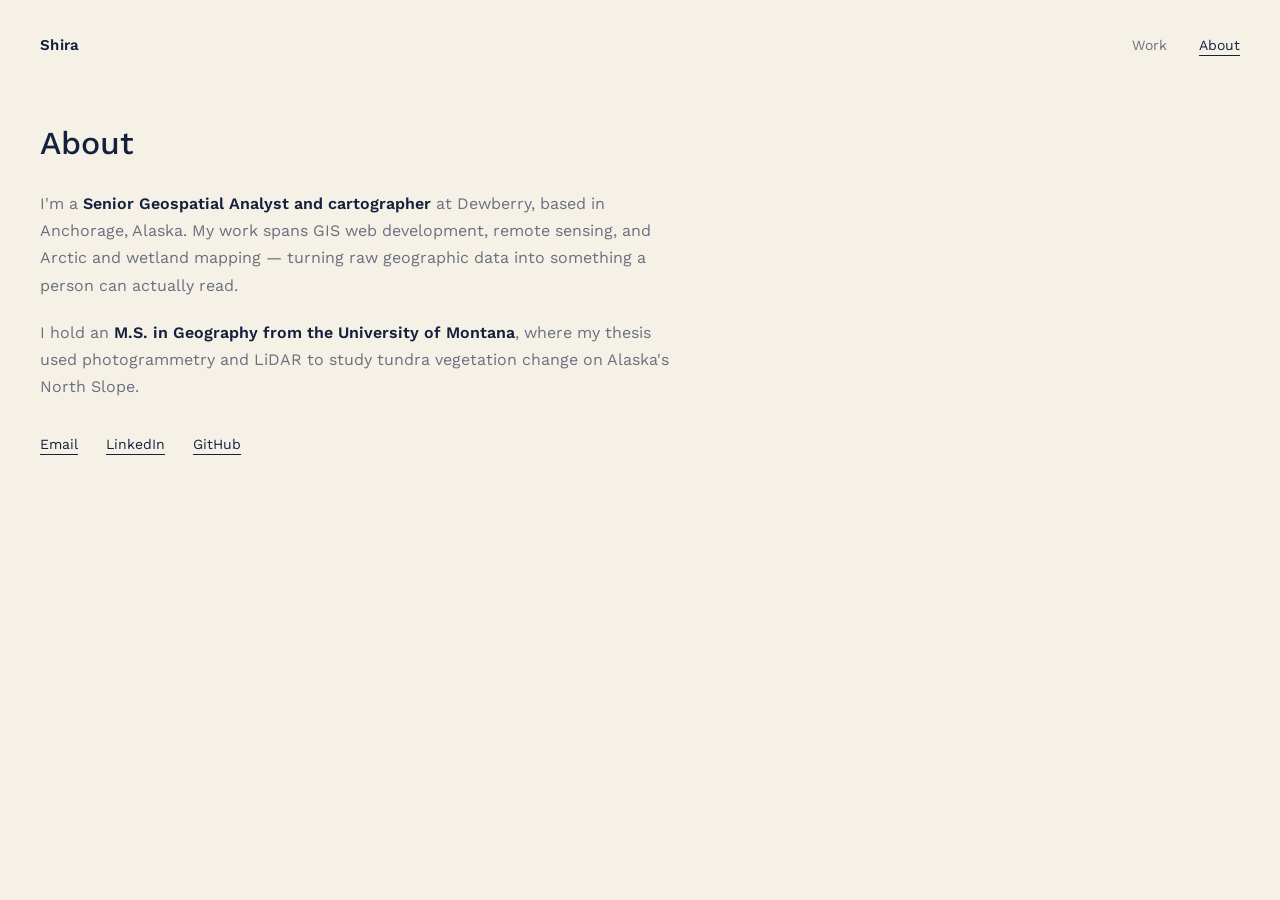
==== about.html @ adde42f8 "added site images" ====
<!DOCTYPE html>
<html lang="en">
<head>
<meta charset="UTF-8">
<meta name="viewport" content="width=device-width, initial-scale=1.0">
<title>About — Shira</title>
<link rel="stylesheet" href="style.css">
</head>
<body>

<nav>
  <div class="wrap">
    <div class="brand">Shira</div>
    <div class="nav-links">
      <a href="index.html">Work</a>
      <a href="about.html" class="active">About</a>
    </div>
  </div>
</nav>

<div class="wrap">
  <div class="about-content">
    <h1>About</h1>
    <p>
      I'm a <strong>Senior Geospatial Analyst and cartographer</strong> at Dewberry,
      based in Anchorage, Alaska. My work spans GIS web development, remote sensing,
      and Arctic and wetland mapping — turning raw geographic data into something a
      person can actually read.
    </p>
    <p>
      I hold an <strong>M.S. in Geography from the University of Montana</strong>,
      where my thesis used photogrammetry and LiDAR to study tundra vegetation change
      on Alaska's North Slope.
    </p>
    <div class="about-links">
      <a href="mailto:you@example.com">Email</a>
      <a href="https://linkedin.com" target="_blank" rel="noopener">LinkedIn</a>
      <a href="https://github.com" target="_blank" rel="noopener">GitHub</a>
    </div>
  </div>
</div>

</body>
</html>
---- style.css ----
@import url('https://fonts.googleapis.com/css2?family=Work+Sans:wght@300;400;500;600&display=swap');

:root{
  --bg: #F6F1E7;
  --ink: #14213D;
  --ink-dim: rgba(20,33,61,0.62);
  --line: rgba(20,33,61,0.15);
}

*{ margin:0; padding:0; box-sizing:border-box; }

body{
  background: var(--bg);
  color: var(--ink);
  font-family: 'Work Sans', -apple-system, sans-serif;
  font-weight: 400;
}

a{ color: inherit; text-decoration:none; }

.wrap{ max-width: 1280px; margin:0 auto; padding: 0 40px; }

/* ---------- NAV ---------- */
nav{ padding: 36px 0 28px; }
nav .wrap{ display:flex; justify-content:space-between; align-items:baseline; }
.brand{ font-size:15px; font-weight:600; letter-spacing:0.02em; }
.nav-links{ display:flex; gap:32px; font-size:14px; }
.nav-links a{ color: var(--ink-dim); transition: color 0.2s; padding-bottom:2px; }
.nav-links a:hover, .nav-links a.active{ color: var(--ink); border-bottom:1px solid var(--ink); }

/* ---------- WORK GRID ---------- */
.grid{
  display:grid;
  grid-template-columns: repeat(4, 1fr);
  gap: 4px;
  padding: 8px 0 80px;
}
.tile{
  position:relative;
  aspect-ratio: 1 / 1;
  overflow:hidden;
  cursor:pointer;
  background: var(--line);
}
.tile img, .tile video{
  width:100%; height:100%;
  object-fit: cover;
  display:block;
}
.tile:hover img, .tile:hover video{ animation: jiggle 0.4s ease-in-out; }

@keyframes jiggle{
  0%   { transform: translate(0,0) rotate(0deg); }
  25%  { transform: translate(-2px,1px) rotate(-1deg); }
  50%  { transform: translate(2px,-1px) rotate(1deg); }
  75%  { transform: translate(-1px,1px) rotate(-0.6deg); }
  100% { transform: translate(0,0) rotate(0deg); }
}

.tile-overlay{
  position:absolute; inset:0;
  background: rgba(0,0,0,0);
  display:flex; align-items:center; justify-content:center;
  transition: background 0.3s ease;
  pointer-events:none;
}
.tile:hover .tile-overlay{ background: rgba(0,0,0,0.5); }
.tile-title{
  color: #F6F1E7;
  font-size: 15px;
  font-weight: 500;
  letter-spacing: 0.01em;
  text-align:center;
  padding: 0 16px;
  opacity: 0;
  transform: translateY(6px);
  transition: opacity 0.3s ease, transform 0.3s ease;
}
.tile:hover .tile-title{ opacity:1; transform: translateY(0); }

@media (max-width: 980px){
  .grid{ grid-template-columns: repeat(2, 1fr); }
}
@media (max-width: 520px){
  .grid{ grid-template-columns: 1fr; }
  nav .nav-links{ gap:20px; }
}

/* ---------- LIGHTBOX ---------- */
.lightbox{
  position:fixed; inset:0; z-index:100;
  background: rgba(20,33,61,0.92);
  display:none;
  align-items:center; justify-content:center;
  padding: 40px;
}
.lightbox.open{ display:flex; }
.lightbox img, .lightbox video{
  max-width: 100%; max-height: 82vh;
  object-fit: contain;
  box-shadow: 0 20px 60px rgba(0,0,0,0.4);
}
.lightbox-caption{
  position:absolute; bottom:36px; left:0; right:0;
  text-align:center;
  color: #F6F1E7; font-size:14px; letter-spacing:0.02em;
}
.lightbox-close{
  position:absolute; top:28px; right:36px;
  color:#F6F1E7; font-size:28px; cursor:pointer;
  line-height:1; font-weight:300;
}

/* ---------- ABOUT PAGE ---------- */
.about-content{ padding: 40px 0 100px; max-width: 640px; }
.about-content h1{ font-size: 2rem; font-weight:500; margin-bottom:28px; }
.about-content p{ font-size:16px; color: var(--ink-dim); margin-bottom:20px; line-height:1.7; }
.about-content p strong{ color: var(--ink); font-weight:600; }
.about-links{ margin-top: 36px; display:flex; gap:28px; font-size:14px; }
.about-links a{ border-bottom:1px solid var(--ink); padding-bottom:2px; }
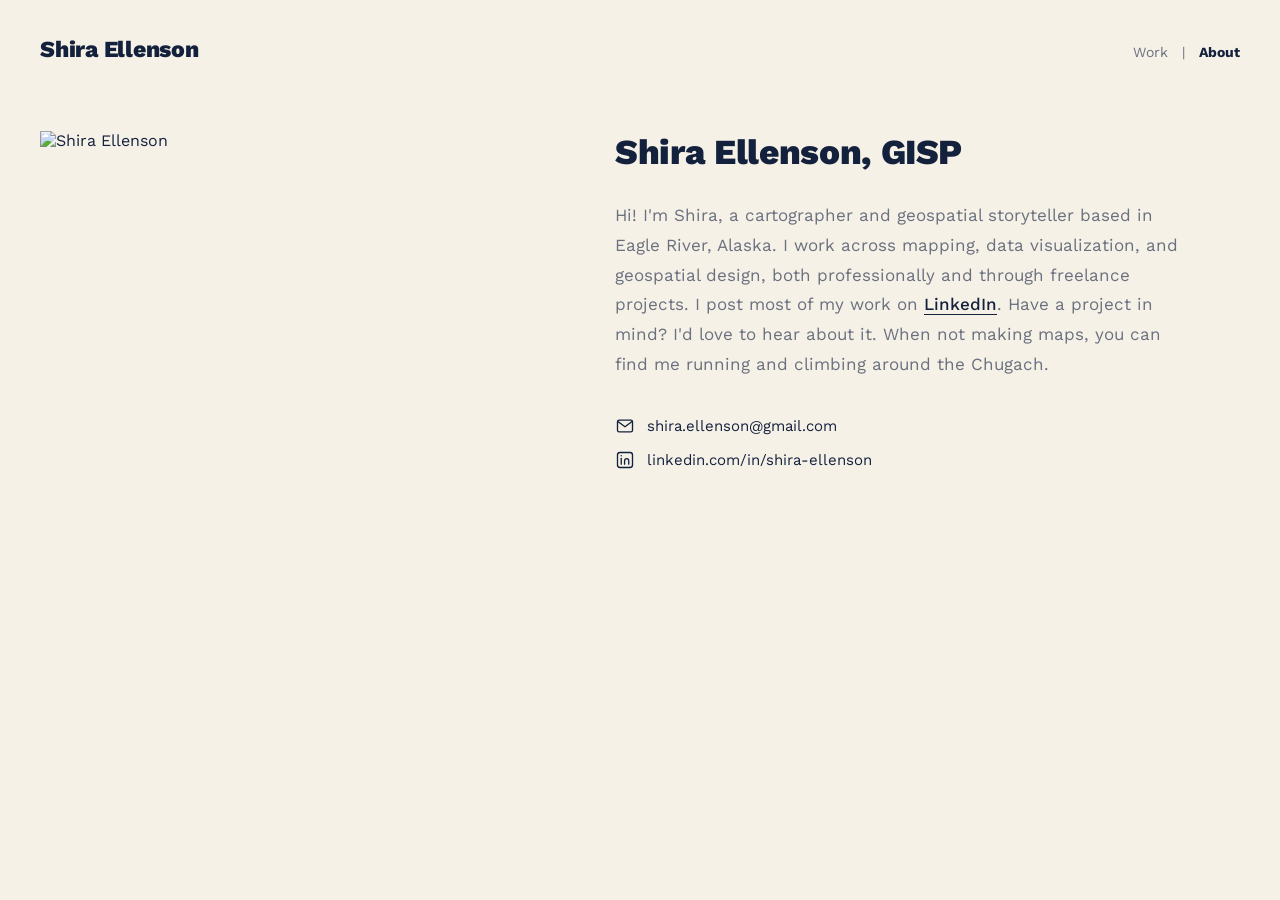
==== commit 449daae9: "updated links" ====
--- a/about.html
+++ b/about.html
@@ -3,39 +3,55 @@
 <head>
 <meta charset="UTF-8">
 <meta name="viewport" content="width=device-width, initial-scale=1.0">
-<title>About — Shira</title>
+<title>About — Shira Ellenson</title>
 <link rel="stylesheet" href="style.css">
 </head>
 <body>
 
 <nav>
   <div class="wrap">
-    <div class="brand">Shira</div>
+    <div class="brand">Shira Ellenson</div>
     <div class="nav-links">
       <a href="index.html">Work</a>
+      <span class="nav-sep">|</span>
       <a href="about.html" class="active">About</a>
     </div>
   </div>
 </nav>
 
 <div class="wrap">
-  <div class="about-content">
-    <h1>About</h1>
-    <p>
-      I'm a <strong>Senior Geospatial Analyst and cartographer</strong> at Dewberry,
-      based in Anchorage, Alaska. My work spans GIS web development, remote sensing,
-      and Arctic and wetland mapping — turning raw geographic data into something a
-      person can actually read.
-    </p>
-    <p>
-      I hold an <strong>M.S. in Geography from the University of Montana</strong>,
-      where my thesis used photogrammetry and LiDAR to study tundra vegetation change
-      on Alaska's North Slope.
-    </p>
-    <div class="about-links">
-      <a href="mailto:you@example.com">Email</a>
-      <a href="https://linkedin.com" target="_blank" rel="noopener">LinkedIn</a>
-      <a href="https://github.com" target="_blank" rel="noopener">GitHub</a>
+  <div class="about-grid">
+    <img class="about-photo" src="images/full/about-me.jpg" alt="Shira Ellenson">
+
+    <div class="about-text">
+      <h1>Shira Ellenson, GISP</h1>
+      <p>
+        Hi! I'm Shira, a cartographer and geospatial storyteller based in Eagle River, Alaska.
+        I work across mapping, data visualization, and geospatial design, both professionally
+        and through freelance projects. I post most of my work on
+        <a href="https://www.linkedin.com/in/shira-ellenson/" target="_blank" rel="noopener">LinkedIn</a>.
+        Have a project in mind? I'd love to hear about it. When not making maps, you can find me
+        running and climbing around the Chugach.
+      </p>
+
+      <div class="about-contact">
+        <a href="mailto:shira.ellenson@gmail.com">
+          <svg viewBox="0 0 24 24" fill="none" xmlns="http://www.w3.org/2000/svg">
+            <rect x="3" y="5" width="18" height="14" rx="2" stroke="#14213D" stroke-width="1.6"/>
+            <path d="M3.5 6.5L12 13L20.5 6.5" stroke="#14213D" stroke-width="1.6" stroke-linecap="round" stroke-linejoin="round"/>
+          </svg>
+          <span>shira.ellenson@gmail.com</span>
+        </a>
+        <a href="https://www.linkedin.com/in/shira-ellenson/" target="_blank" rel="noopener">
+          <svg viewBox="0 0 24 24" fill="none" xmlns="http://www.w3.org/2000/svg">
+            <rect x="3" y="3" width="18" height="18" rx="3" stroke="#14213D" stroke-width="1.6"/>
+            <path d="M7.5 10V17" stroke="#14213D" stroke-width="1.6" stroke-linecap="round"/>
+            <circle cx="7.5" cy="7" r="0.9" fill="#14213D"/>
+            <path d="M11.5 17V13.2C11.5 11.5 12.7 10.3 14.2 10.3C15.7 10.3 16.5 11.4 16.5 13.2V17" stroke="#14213D" stroke-width="1.6" stroke-linecap="round" stroke-linejoin="round"/>
+          </svg>
+          <span>linkedin.com/in/shira-ellenson</span>
+        </a>
+      </div>
     </div>
   </div>
 </div>
--- a/style.css
+++ b/style.css
@@ -1,10 +1,11 @@
-@import url('https://fonts.googleapis.com/css2?family=Work+Sans:wght@300;400;500;600&display=swap');
+@import url('https://fonts.googleapis.com/css2?family=Work+Sans:wght@300;400;500;600;700;800&display=swap');
 
 :root{
   --bg: #F6F1E7;
   --ink: #14213D;
   --ink-dim: rgba(20,33,61,0.62);
   --line: rgba(20,33,61,0.15);
+  --gold: #C9A227;
 }
 
 *{ margin:0; padding:0; box-sizing:border-box; }
@@ -23,16 +24,17 @@
 /* ---------- NAV ---------- */
 nav{ padding: 36px 0 28px; }
 nav .wrap{ display:flex; justify-content:space-between; align-items:baseline; }
-.brand{ font-size:15px; font-weight:600; letter-spacing:0.02em; }
-.nav-links{ display:flex; gap:32px; font-size:14px; }
-.nav-links a{ color: var(--ink-dim); transition: color 0.2s; padding-bottom:2px; }
-.nav-links a:hover, .nav-links a.active{ color: var(--ink); border-bottom:1px solid var(--ink); }
+.brand{ font-size:23px; font-weight:800; letter-spacing:-0.01em; }
+.nav-links{ display:flex; align-items:baseline; gap:14px; font-size:14px; }
+.nav-links a{ color: var(--ink-dim); transition: color 0.2s, font-weight 0.2s; }
+.nav-links a:hover, .nav-links a.active{ color: var(--ink); font-weight:700; }
+.nav-sep{ color: var(--ink-dim); font-size:14px; }
 
 /* ---------- WORK GRID ---------- */
 .grid{
   display:grid;
   grid-template-columns: repeat(4, 1fr);
-  gap: 4px;
+  gap: 18px;
   padding: 8px 0 80px;
 }
 .tile{
@@ -47,15 +49,6 @@
   object-fit: cover;
   display:block;
 }
-.tile:hover img, .tile:hover video{ animation: jiggle 0.4s ease-in-out; }
-
-@keyframes jiggle{
-  0%   { transform: translate(0,0) rotate(0deg); }
-  25%  { transform: translate(-2px,1px) rotate(-1deg); }
-  50%  { transform: translate(2px,-1px) rotate(1deg); }
-  75%  { transform: translate(-1px,1px) rotate(-0.6deg); }
-  100% { transform: translate(0,0) rotate(0deg); }
-}
 
 .tile-overlay{
   position:absolute; inset:0;
@@ -64,10 +57,10 @@
   transition: background 0.3s ease;
   pointer-events:none;
 }
-.tile:hover .tile-overlay{ background: rgba(0,0,0,0.5); }
+.tile:hover .tile-overlay{ background: rgba(0,0,0,0.65); }
 .tile-title{
   color: #F6F1E7;
-  font-size: 15px;
+  font-size: 18px;
   font-weight: 500;
   letter-spacing: 0.01em;
   text-align:center;
@@ -78,12 +71,21 @@
 }
 .tile:hover .tile-title{ opacity:1; transform: translateY(0); }
 
+.tile-award{
+  position:absolute; left:14px; bottom:14px;
+  display:flex; align-items:center; gap:7px;
+  color:#F6F1E7; font-size:13px; font-weight:600; letter-spacing:0.02em;
+  opacity:0; transform: translateY(6px);
+  transition: opacity 0.3s ease, transform 0.3s ease;
+}
+.tile:hover .tile-award{ opacity:1; transform: translateY(0); }
+.tile-award svg{ width:16px; height:16px; flex-shrink:0; }
+
 @media (max-width: 980px){
   .grid{ grid-template-columns: repeat(2, 1fr); }
 }
 @media (max-width: 520px){
   .grid{ grid-template-columns: 1fr; }
-  nav .nav-links{ gap:20px; }
 }
 
 /* ---------- LIGHTBOX ---------- */
@@ -112,9 +114,27 @@
 }
 
 /* ---------- ABOUT PAGE ---------- */
-.about-content{ padding: 40px 0 100px; max-width: 640px; }
-.about-content h1{ font-size: 2rem; font-weight:500; margin-bottom:28px; }
-.about-content p{ font-size:16px; color: var(--ink-dim); margin-bottom:20px; line-height:1.7; }
-.about-content p strong{ color: var(--ink); font-weight:600; }
-.about-links{ margin-top: 36px; display:flex; gap:28px; font-size:14px; }
-.about-links a{ border-bottom:1px solid var(--ink); padding-bottom:2px; }
+.about-grid{
+  display:grid;
+  grid-template-columns: 0.9fr 1.1fr;
+  gap: 64px;
+  align-items:start;
+  padding: 40px 0 100px;
+}
+.about-photo{ width:100%; aspect-ratio: 4/5; object-fit:cover; }
+.about-text h1{ font-size: 2.2rem; font-weight:800; margin-bottom:28px; letter-spacing:-0.01em; }
+.about-text p{ font-size:17px; color: var(--ink-dim); margin-bottom:20px; line-height:1.75; max-width:52ch; }
+.about-text p a{ color: var(--ink); border-bottom:1px solid var(--ink); font-weight:500; }
+.about-contact{ margin-top: 36px; display:flex; flex-direction:column; gap:14px; }
+.about-contact a{
+  display:flex; align-items:center; gap:12px;
+  font-size:15px; color: var(--ink);
+  transition: opacity 0.2s;
+}
+.about-contact a:hover{ opacity:0.6; }
+.about-contact svg{ width:20px; height:20px; flex-shrink:0; }
+
+@media (max-width: 760px){
+  .about-grid{ grid-template-columns: 1fr; gap:36px; }
+  .about-photo{ max-width:320px; aspect-ratio: 4/5; }
+}
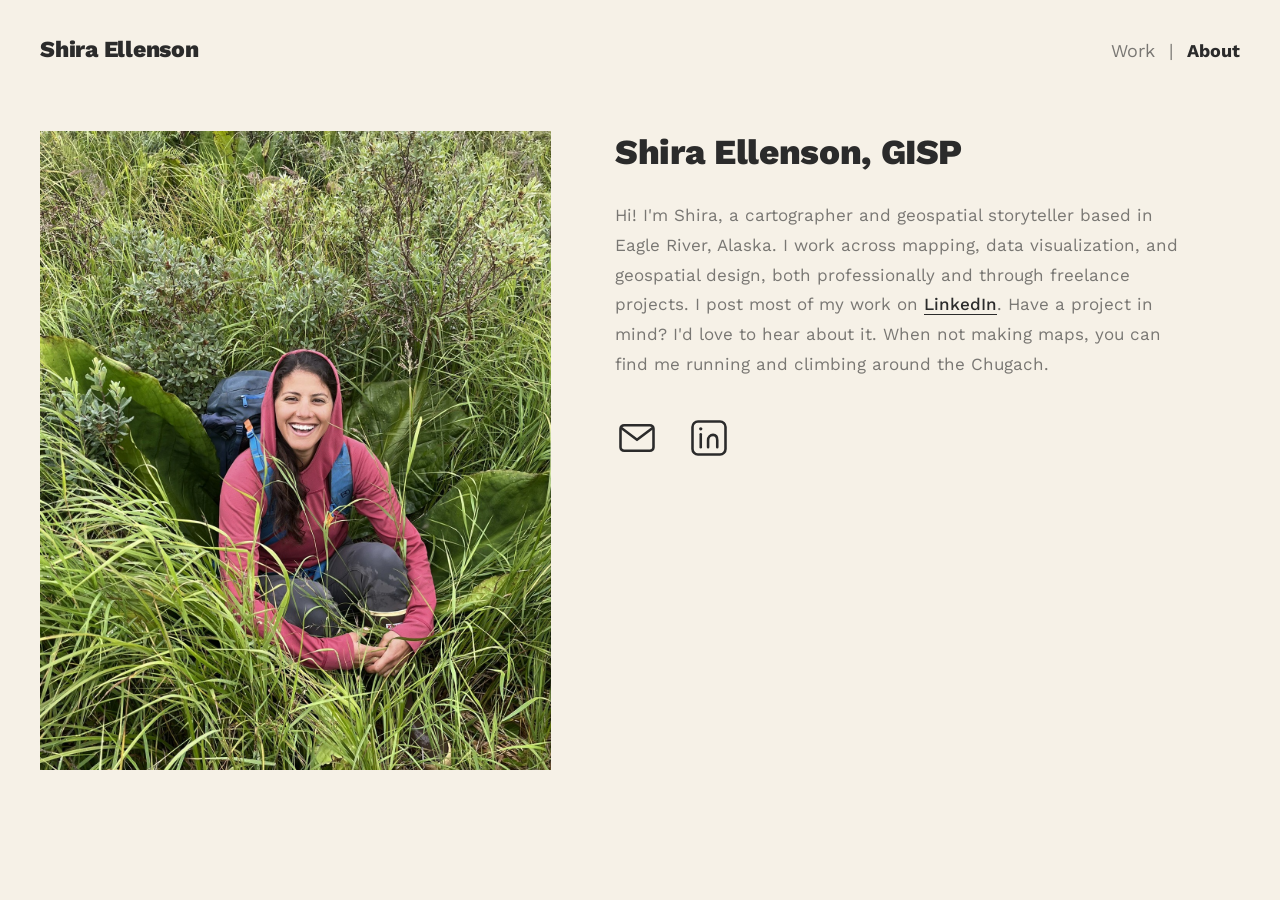
==== commit ab65d9fa: "more updates more links" ====
--- a/about.html
+++ b/about.html
@@ -35,21 +35,19 @@
       </p>
 
       <div class="about-contact">
-        <a href="mailto:shira.ellenson@gmail.com">
+        <a href="mailto:shira.ellenson@gmail.com" aria-label="Email Shira">
           <svg viewBox="0 0 24 24" fill="none" xmlns="http://www.w3.org/2000/svg">
-            <rect x="3" y="5" width="18" height="14" rx="2" stroke="#14213D" stroke-width="1.6"/>
-            <path d="M3.5 6.5L12 13L20.5 6.5" stroke="#14213D" stroke-width="1.6" stroke-linecap="round" stroke-linejoin="round"/>
+            <rect x="3" y="5" width="18" height="14" rx="2" stroke="#2b2b2b" stroke-width="1.4"/>
+            <path d="M3.5 6.5L12 13L20.5 6.5" stroke="#2b2b2b" stroke-width="1.4" stroke-linecap="round" stroke-linejoin="round"/>
           </svg>
-          <span>shira.ellenson@gmail.com</span>
         </a>
-        <a href="https://www.linkedin.com/in/shira-ellenson/" target="_blank" rel="noopener">
+        <a href="https://www.linkedin.com/in/shira-ellenson/" target="_blank" rel="noopener" aria-label="Shira's LinkedIn">
           <svg viewBox="0 0 24 24" fill="none" xmlns="http://www.w3.org/2000/svg">
-            <rect x="3" y="3" width="18" height="18" rx="3" stroke="#14213D" stroke-width="1.6"/>
-            <path d="M7.5 10V17" stroke="#14213D" stroke-width="1.6" stroke-linecap="round"/>
-            <circle cx="7.5" cy="7" r="0.9" fill="#14213D"/>
-            <path d="M11.5 17V13.2C11.5 11.5 12.7 10.3 14.2 10.3C15.7 10.3 16.5 11.4 16.5 13.2V17" stroke="#14213D" stroke-width="1.6" stroke-linecap="round" stroke-linejoin="round"/>
+            <rect x="3" y="3" width="18" height="18" rx="3" stroke="#2b2b2b" stroke-width="1.4"/>
+            <path d="M7.5 10V17" stroke="#2b2b2b" stroke-width="1.4" stroke-linecap="round"/>
+            <circle cx="7.5" cy="7" r="0.9" fill="#2b2b2b"/>
+            <path d="M11.5 17V13.2C11.5 11.5 12.7 10.3 14.2 10.3C15.7 10.3 16.5 11.4 16.5 13.2V17" stroke="#2b2b2b" stroke-width="1.4" stroke-linecap="round" stroke-linejoin="round"/>
           </svg>
-          <span>linkedin.com/in/shira-ellenson</span>
         </a>
       </div>
     </div>
--- a/style.css
+++ b/style.css
@@ -2,9 +2,9 @@
 
 :root{
   --bg: #F6F1E7;
-  --ink: #14213D;
-  --ink-dim: rgba(20,33,61,0.62);
-  --line: rgba(20,33,61,0.15);
+  --ink: #2b2b2b;
+  --ink-dim: rgba(43,43,43,0.62);
+  --line: rgba(43,43,43,0.15);
   --gold: #C9A227;
 }
 
@@ -25,18 +25,26 @@
 nav{ padding: 36px 0 28px; }
 nav .wrap{ display:flex; justify-content:space-between; align-items:baseline; }
 .brand{ font-size:23px; font-weight:800; letter-spacing:-0.01em; }
-.nav-links{ display:flex; align-items:baseline; gap:14px; font-size:14px; }
+.brand-lg{ font-size:69px; letter-spacing:-0.02em; }
+.nav-links{ display:flex; align-items:baseline; gap:14px; font-size:18px; }
 .nav-links a{ color: var(--ink-dim); transition: color 0.2s, font-weight 0.2s; }
 .nav-links a:hover, .nav-links a.active{ color: var(--ink); font-weight:700; }
-.nav-sep{ color: var(--ink-dim); font-size:14px; }
+.nav-sep{ color: var(--ink-dim); font-size:18px; }
 
 /* ---------- WORK GRID ---------- */
+.section-heading{
+  font-size: 1.5rem;
+  font-weight: 700;
+  margin: 64px 0 24px;
+  letter-spacing: -0.01em;
+}
 .grid{
   display:grid;
   grid-template-columns: repeat(4, 1fr);
   gap: 18px;
-  padding: 8px 0 80px;
+  padding-top: 48px;
 }
+.grid.grid-tight{ padding-top: 0; padding-bottom: 60px; }
 .tile{
   position:relative;
   aspect-ratio: 1 / 1;
@@ -57,7 +65,7 @@
   transition: background 0.3s ease;
   pointer-events:none;
 }
-.tile:hover .tile-overlay{ background: rgba(0,0,0,0.65); }
+.tile:hover .tile-overlay{ background: rgba(0,0,0,0.7); }
 .tile-title{
   color: #F6F1E7;
   font-size: 18px;
@@ -83,6 +91,7 @@
 
 @media (max-width: 980px){
   .grid{ grid-template-columns: repeat(2, 1fr); }
+  .brand-lg{ font-size:44px; }
 }
 @media (max-width: 520px){
   .grid{ grid-template-columns: 1fr; }
@@ -91,7 +100,7 @@
 /* ---------- LIGHTBOX ---------- */
 .lightbox{
   position:fixed; inset:0; z-index:100;
-  background: rgba(20,33,61,0.92);
+  background: rgba(43,43,43,0.92);
   display:none;
   align-items:center; justify-content:center;
   padding: 40px;
@@ -125,14 +134,13 @@
 .about-text h1{ font-size: 2.2rem; font-weight:800; margin-bottom:28px; letter-spacing:-0.01em; }
 .about-text p{ font-size:17px; color: var(--ink-dim); margin-bottom:20px; line-height:1.75; max-width:52ch; }
 .about-text p a{ color: var(--ink); border-bottom:1px solid var(--ink); font-weight:500; }
-.about-contact{ margin-top: 36px; display:flex; flex-direction:column; gap:14px; }
+.about-contact{ margin-top: 36px; display:flex; flex-direction:row; align-items:center; gap:28px; }
 .about-contact a{
-  display:flex; align-items:center; gap:12px;
-  font-size:15px; color: var(--ink);
-  transition: opacity 0.2s;
+  display:flex; align-items:center; justify-content:center;
+  transition: opacity 0.2s, transform 0.2s;
 }
-.about-contact a:hover{ opacity:0.6; }
-.about-contact svg{ width:20px; height:20px; flex-shrink:0; }
+.about-contact a:hover{ opacity:0.6; transform: scale(1.08); }
+.about-contact svg{ width:44px; height:44px; flex-shrink:0; }
 
 @media (max-width: 760px){
   .about-grid{ grid-template-columns: 1fr; gap:36px; }
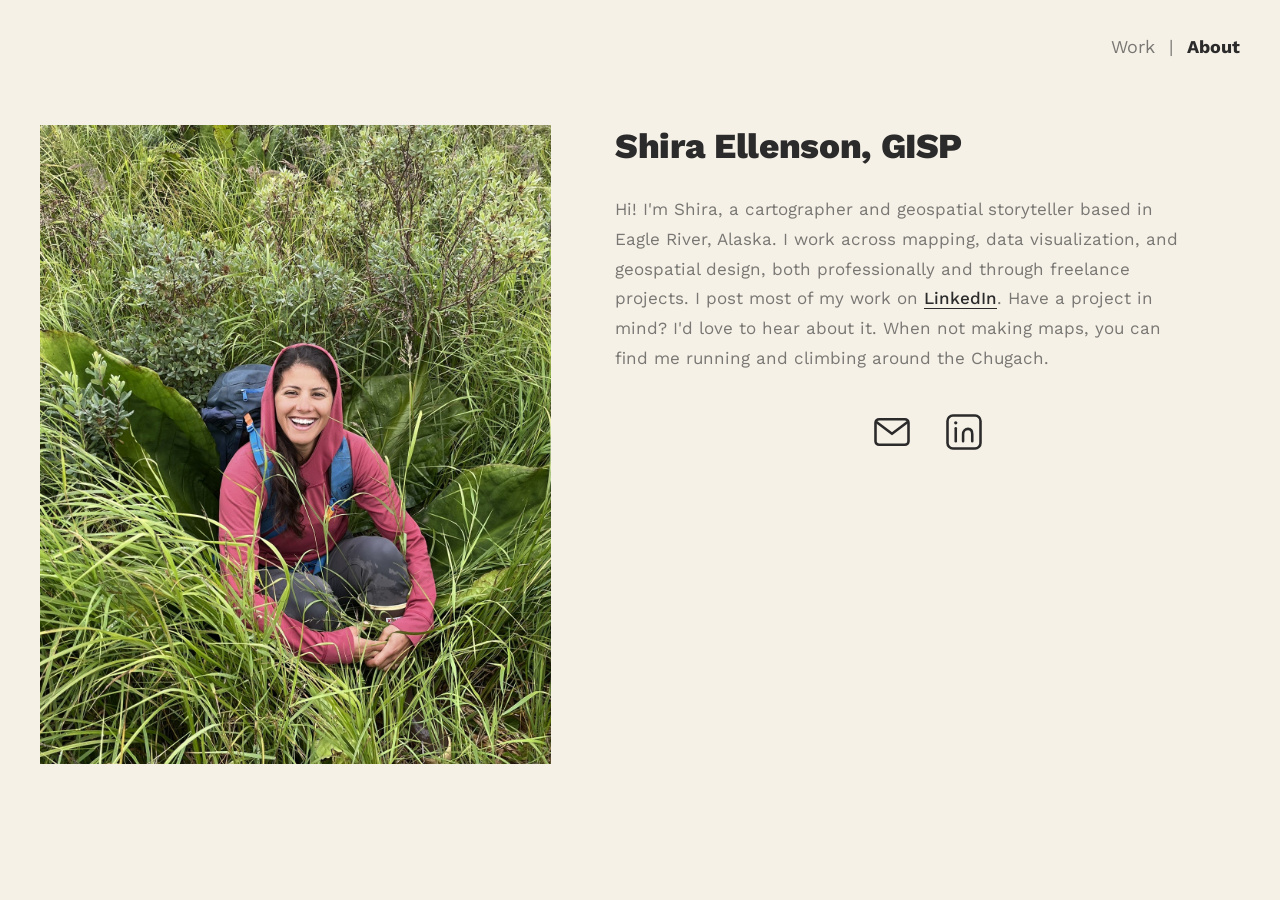
==== commit 6606887b: "try this again!" ====
--- a/about.html
+++ b/about.html
@@ -8,9 +8,8 @@
 </head>
 <body>
 
-<nav>
+<nav class="nav-about">
   <div class="wrap">
-    <div class="brand">Shira Ellenson</div>
     <div class="nav-links">
       <a href="index.html">Work</a>
       <span class="nav-sep">|</span>
--- a/style.css
+++ b/style.css
@@ -25,7 +25,8 @@
 nav{ padding: 36px 0 28px; }
 nav .wrap{ display:flex; justify-content:space-between; align-items:baseline; }
 .brand{ font-size:23px; font-weight:800; letter-spacing:-0.01em; }
-.brand-lg{ font-size:69px; letter-spacing:-0.02em; }
+.brand-lg{ font-size:21px; letter-spacing:0.12em; text-transform: uppercase; }
+.nav-about .wrap{ justify-content: flex-end; }
 .nav-links{ display:flex; align-items:baseline; gap:14px; font-size:18px; }
 .nav-links a{ color: var(--ink-dim); transition: color 0.2s, font-weight 0.2s; }
 .nav-links a:hover, .nav-links a.active{ color: var(--ink); font-weight:700; }
@@ -37,6 +38,7 @@
   font-weight: 700;
   margin: 64px 0 24px;
   letter-spacing: -0.01em;
+  text-align: center;
 }
 .grid{
   display:grid;
@@ -45,6 +47,7 @@
   padding-top: 48px;
 }
 .grid.grid-tight{ padding-top: 0; padding-bottom: 60px; }
+.grid-tight .tile{ aspect-ratio: 16 / 10; }
 .tile{
   position:relative;
   aspect-ratio: 1 / 1;
@@ -91,7 +94,6 @@
 
 @media (max-width: 980px){
   .grid{ grid-template-columns: repeat(2, 1fr); }
-  .brand-lg{ font-size:44px; }
 }
 @media (max-width: 520px){
   .grid{ grid-template-columns: 1fr; }
@@ -134,7 +136,7 @@
 .about-text h1{ font-size: 2.2rem; font-weight:800; margin-bottom:28px; letter-spacing:-0.01em; }
 .about-text p{ font-size:17px; color: var(--ink-dim); margin-bottom:20px; line-height:1.75; max-width:52ch; }
 .about-text p a{ color: var(--ink); border-bottom:1px solid var(--ink); font-weight:500; }
-.about-contact{ margin-top: 36px; display:flex; flex-direction:row; align-items:center; gap:28px; }
+.about-contact{ margin-top: 36px; display:flex; flex-direction:row; align-items:center; justify-content:center; gap:28px; }
 .about-contact a{
   display:flex; align-items:center; justify-content:center;
   transition: opacity 0.2s, transform 0.2s;
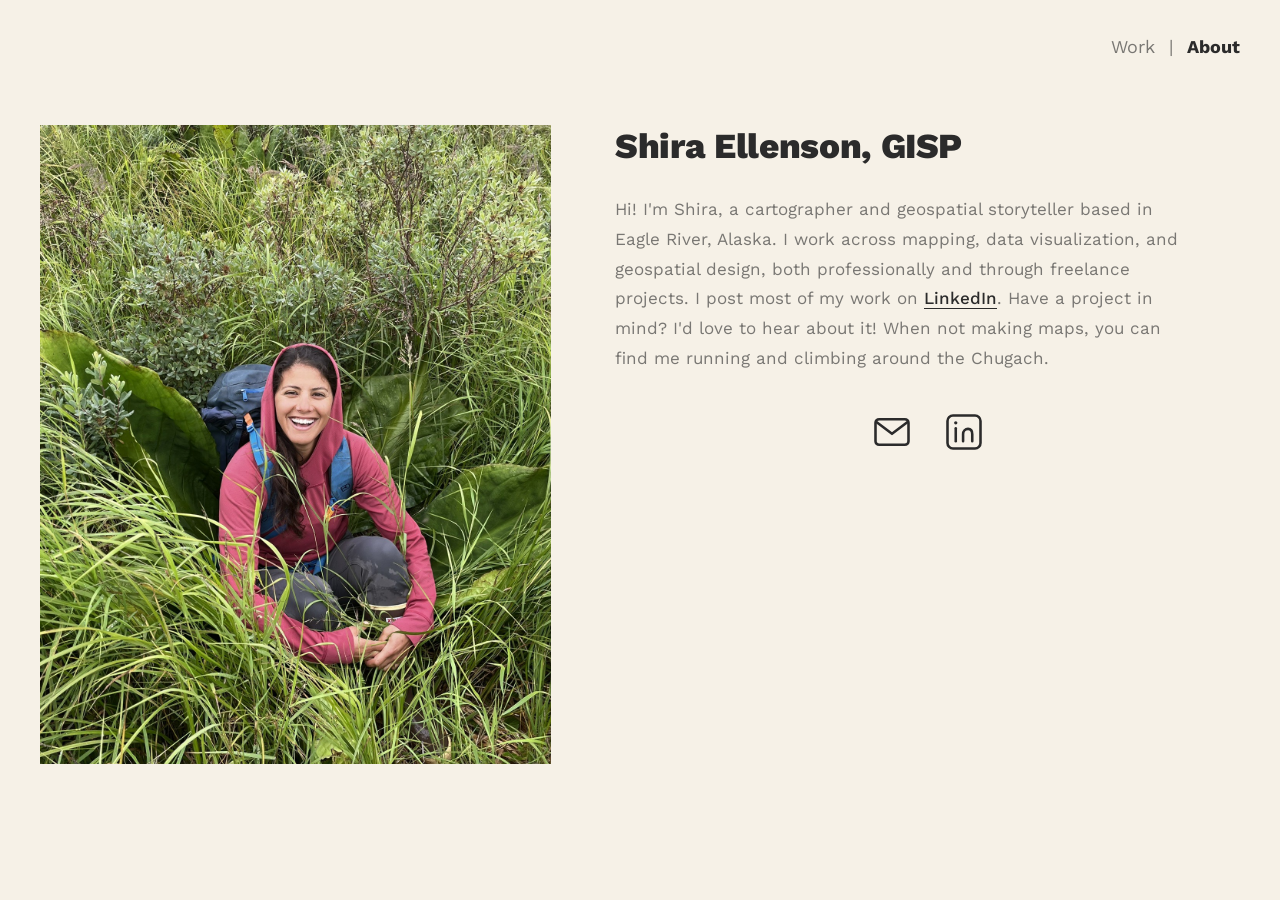
==== commit b9973a14: "yahoo changes" ====
--- a/about.html
+++ b/about.html
@@ -29,7 +29,7 @@
         I work across mapping, data visualization, and geospatial design, both professionally
         and through freelance projects. I post most of my work on
         <a href="https://www.linkedin.com/in/shira-ellenson/" target="_blank" rel="noopener">LinkedIn</a>.
-        Have a project in mind? I'd love to hear about it. When not making maps, you can find me
+        Have a project in mind? I'd love to hear about it! When not making maps, you can find me
         running and climbing around the Chugach.
       </p>
 
--- a/style.css
+++ b/style.css
@@ -60,6 +60,8 @@
   object-fit: cover;
   display:block;
 }
+.tile img.zoom-thumb{ transform: scale(1.4); transform-origin: center; }
+.tile img.zoom-thumb-lg{ transform: scale(1.75); transform-origin: center; }
 
 .tile-overlay{
   position:absolute; inset:0;
@@ -68,7 +70,7 @@
   transition: background 0.3s ease;
   pointer-events:none;
 }
-.tile:hover .tile-overlay{ background: rgba(0,0,0,0.7); }
+.tile:hover .tile-overlay{ background: rgba(0,0,0,0.75); }
 .tile-title{
   color: #F6F1E7;
   font-size: 18px;
@@ -86,11 +88,12 @@
   position:absolute; left:14px; bottom:14px;
   display:flex; align-items:center; gap:7px;
   color:#F6F1E7; font-size:13px; font-weight:600; letter-spacing:0.02em;
+  text-transform: uppercase;
   opacity:0; transform: translateY(6px);
   transition: opacity 0.3s ease, transform 0.3s ease;
 }
 .tile:hover .tile-award{ opacity:1; transform: translateY(0); }
-.tile-award svg{ width:16px; height:16px; flex-shrink:0; }
+.tile-award svg{ width:20px; height:20px; flex-shrink:0; }
 
 @media (max-width: 980px){
   .grid{ grid-template-columns: repeat(2, 1fr); }
@@ -118,10 +121,43 @@
   text-align:center;
   color: #F6F1E7; font-size:14px; letter-spacing:0.02em;
 }
+.lightbox-award{
+  position:absolute; top:28px; left:36px;
+  display:flex; align-items:center; gap:8px;
+  color:#F6F1E7; font-size:14px; font-weight:600; letter-spacing:0.02em;
+  text-transform: uppercase;
+}
+.lightbox-award svg{ width:22px; height:22px; flex-shrink:0; }
 .lightbox-close{
   position:absolute; top:28px; right:36px;
   color:#F6F1E7; font-size:28px; cursor:pointer;
   line-height:1; font-weight:300;
+}
+.lightbox-lens{
+  position: fixed;
+  width: 220px; height: 220px;
+  border-radius: 50%;
+  border: 2px solid #F6F1E7;
+  box-shadow: 0 6px 24px rgba(0,0,0,0.5);
+  pointer-events: none;
+  background-repeat: no-repeat;
+  background-color: #2b2b2b;
+  display: none;
+  z-index: 110;
+}
+.lightbox img{ cursor: zoom-in; }
+.lightbox-arrow{
+  position:absolute; top:50%; transform: translateY(-50%);
+  color:#F6F1E7; font-size:36px; font-weight:300;
+  cursor:pointer; padding: 12px 18px; line-height:1;
+  opacity:0.7; transition: opacity 0.2s;
+  user-select:none;
+}
+.lightbox-arrow:hover{ opacity:1; }
+.lightbox-arrow.prev{ left: 8px; }
+.lightbox-arrow.next{ right: 8px; }
+@media (max-width: 640px){
+  .lightbox-arrow{ font-size:28px; padding: 8px 12px; }
 }
 
 /* ---------- ABOUT PAGE ---------- */
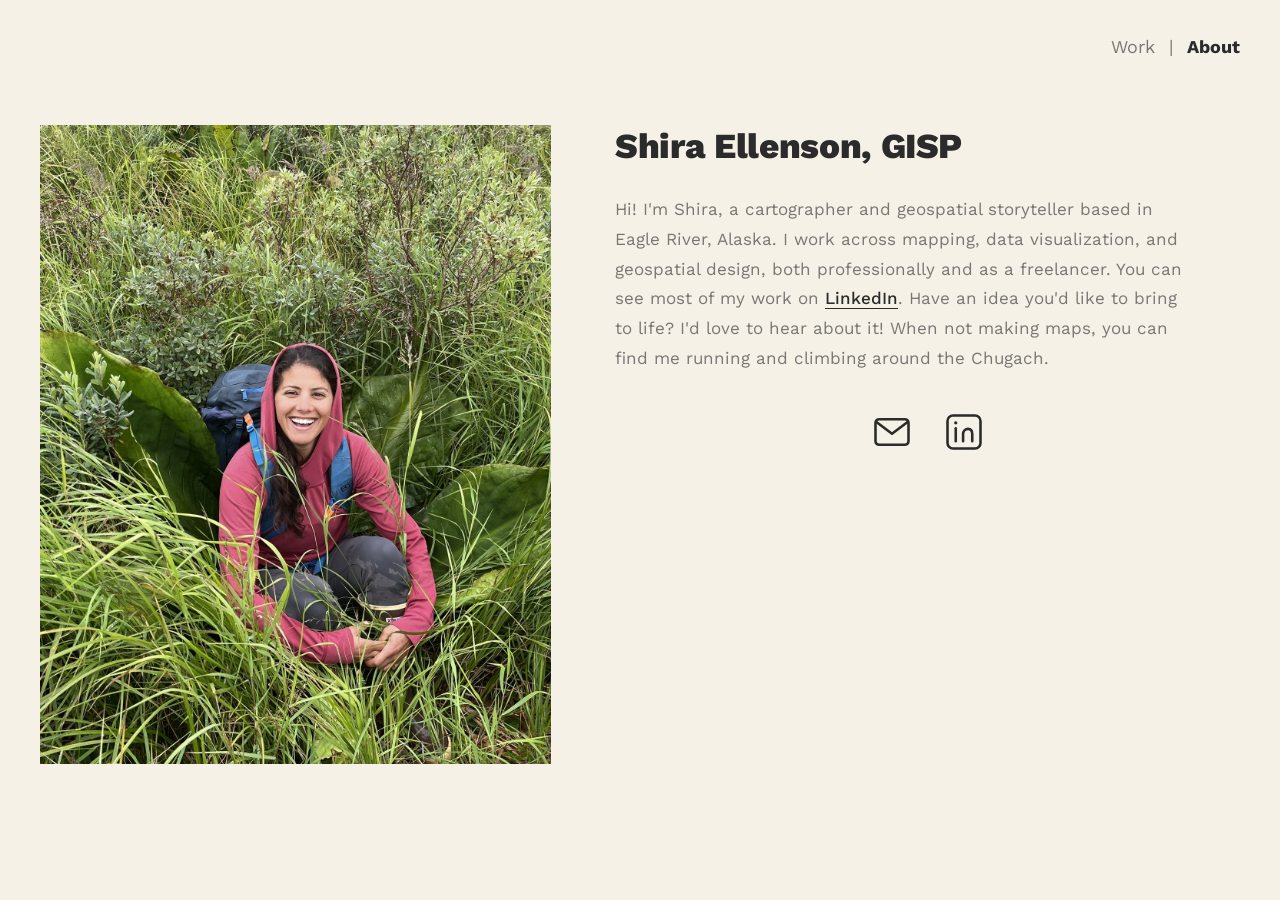
==== commit 49e5cb89: "more changeee" ====
--- a/about.html
+++ b/about.html
@@ -27,10 +27,10 @@
       <p>
         Hi! I'm Shira, a cartographer and geospatial storyteller based in Eagle River, Alaska.
         I work across mapping, data visualization, and geospatial design, both professionally
-        and through freelance projects. I post most of my work on
+        and as a freelancer. You can see most of my work on
         <a href="https://www.linkedin.com/in/shira-ellenson/" target="_blank" rel="noopener">LinkedIn</a>.
-        Have a project in mind? I'd love to hear about it! When not making maps, you can find me
-        running and climbing around the Chugach.
+        Have an idea you'd like to bring to life? I'd love to hear about it! When not making maps,
+        you can find me running and climbing around the Chugach.
       </p>
 
       <div class="about-contact">
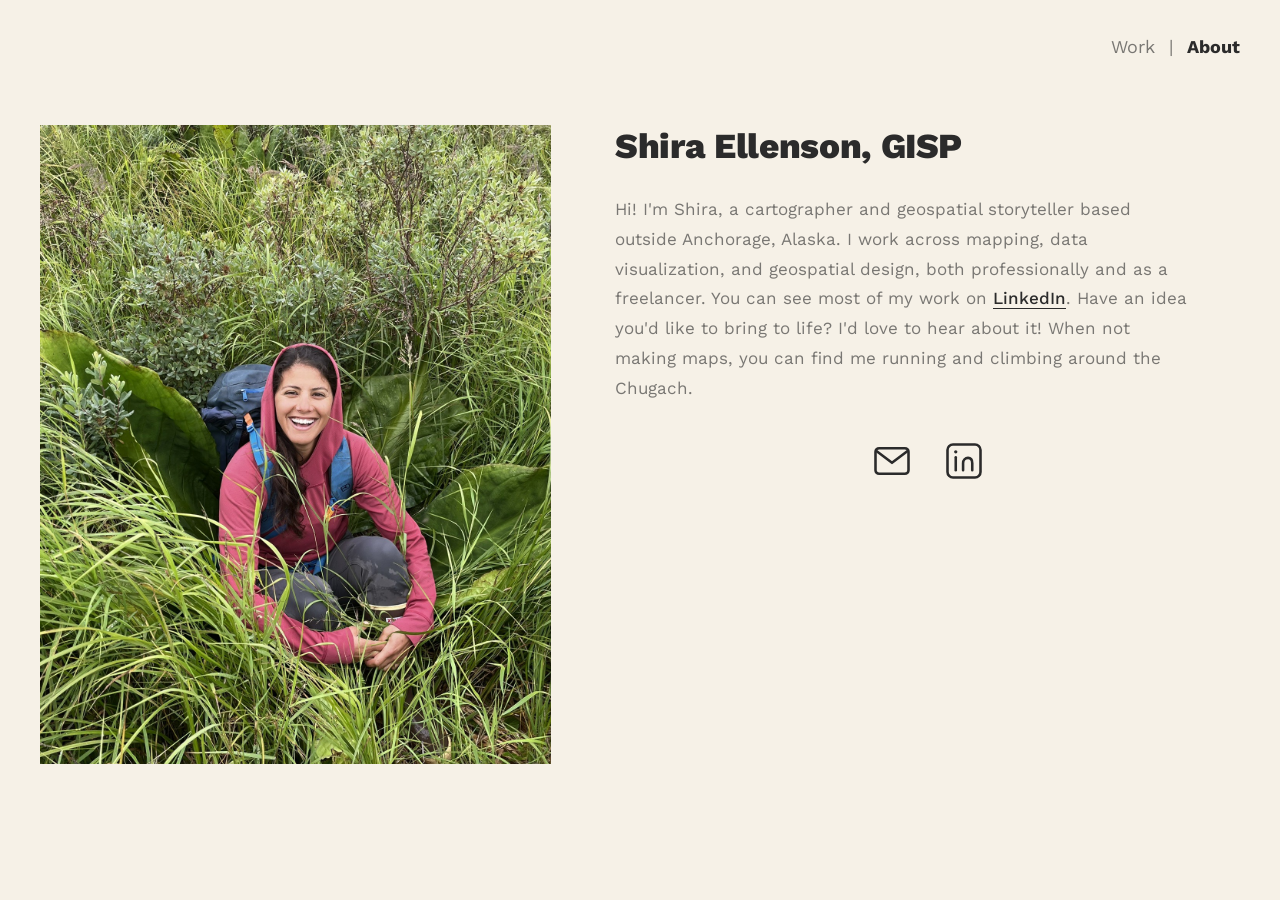
==== commit 3addb771: "Update about.html" ====
--- a/about.html
+++ b/about.html
@@ -25,7 +25,7 @@
     <div class="about-text">
       <h1>Shira Ellenson, GISP</h1>
       <p>
-        Hi! I'm Shira, a cartographer and geospatial storyteller based in Eagle River, Alaska.
+        Hi! I'm Shira, a cartographer and geospatial storyteller based outside Anchorage, Alaska.
         I work across mapping, data visualization, and geospatial design, both professionally
         and as a freelancer. You can see most of my work on
         <a href="https://www.linkedin.com/in/shira-ellenson/" target="_blank" rel="noopener">LinkedIn</a>.
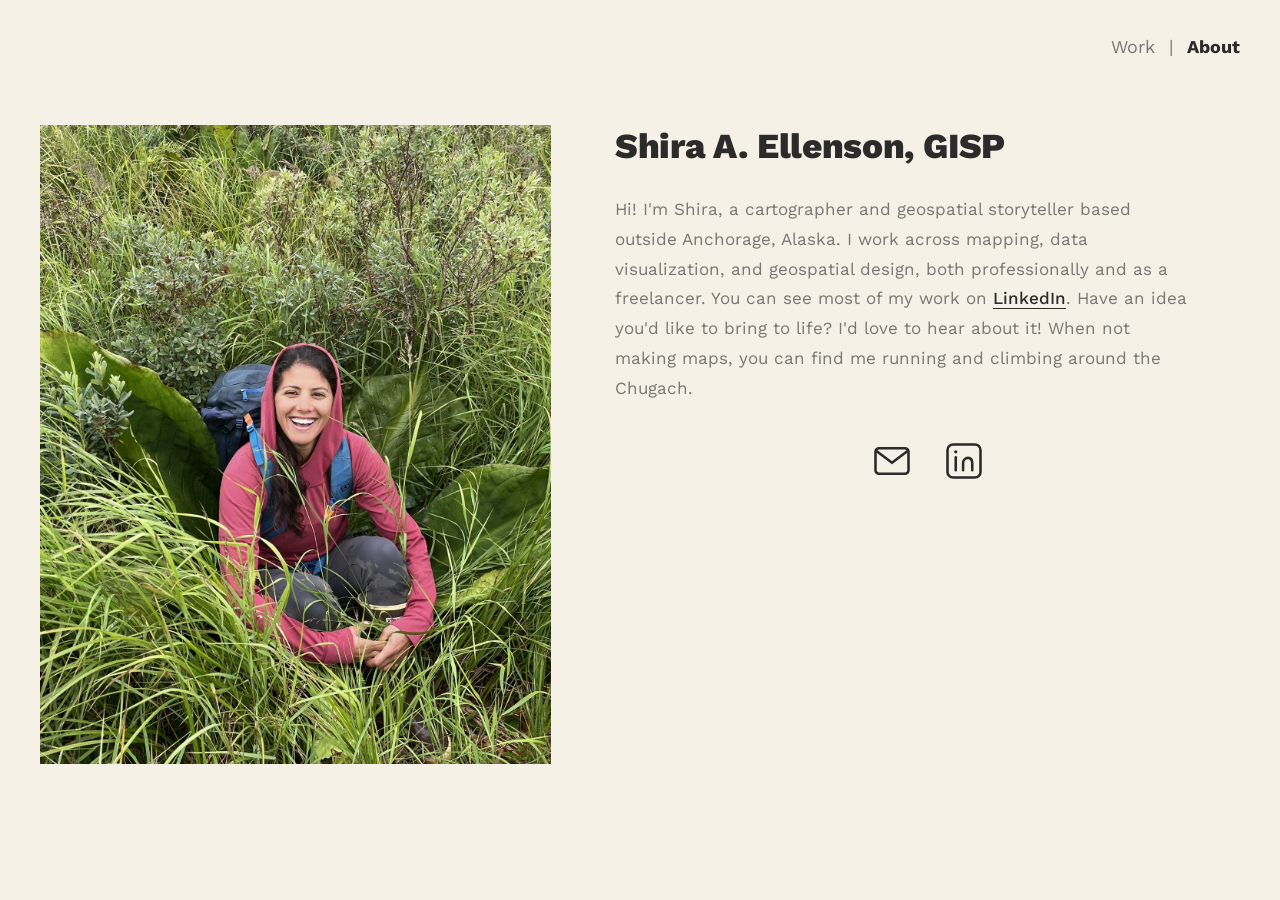
==== commit c797cccd: "A" ====
--- a/about.html
+++ b/about.html
@@ -3,7 +3,7 @@
 <head>
 <meta charset="UTF-8">
 <meta name="viewport" content="width=device-width, initial-scale=1.0">
-<title>About — Shira Ellenson</title>
+<title>About — Shira A. Ellenson</title>
 <link rel="stylesheet" href="style.css">
 </head>
 <body>
@@ -20,10 +20,10 @@
 
 <div class="wrap">
   <div class="about-grid">
-    <img class="about-photo" src="images/full/about-me.jpg" alt="Shira Ellenson">
+    <img class="about-photo" src="images/full/about-me.jpg" alt="Shira A. Ellenson">
 
     <div class="about-text">
-      <h1>Shira Ellenson, GISP</h1>
+      <h1>Shira A. Ellenson, GISP</h1>
       <p>
         Hi! I'm Shira, a cartographer and geospatial storyteller based outside Anchorage, Alaska.
         I work across mapping, data visualization, and geospatial design, both professionally
